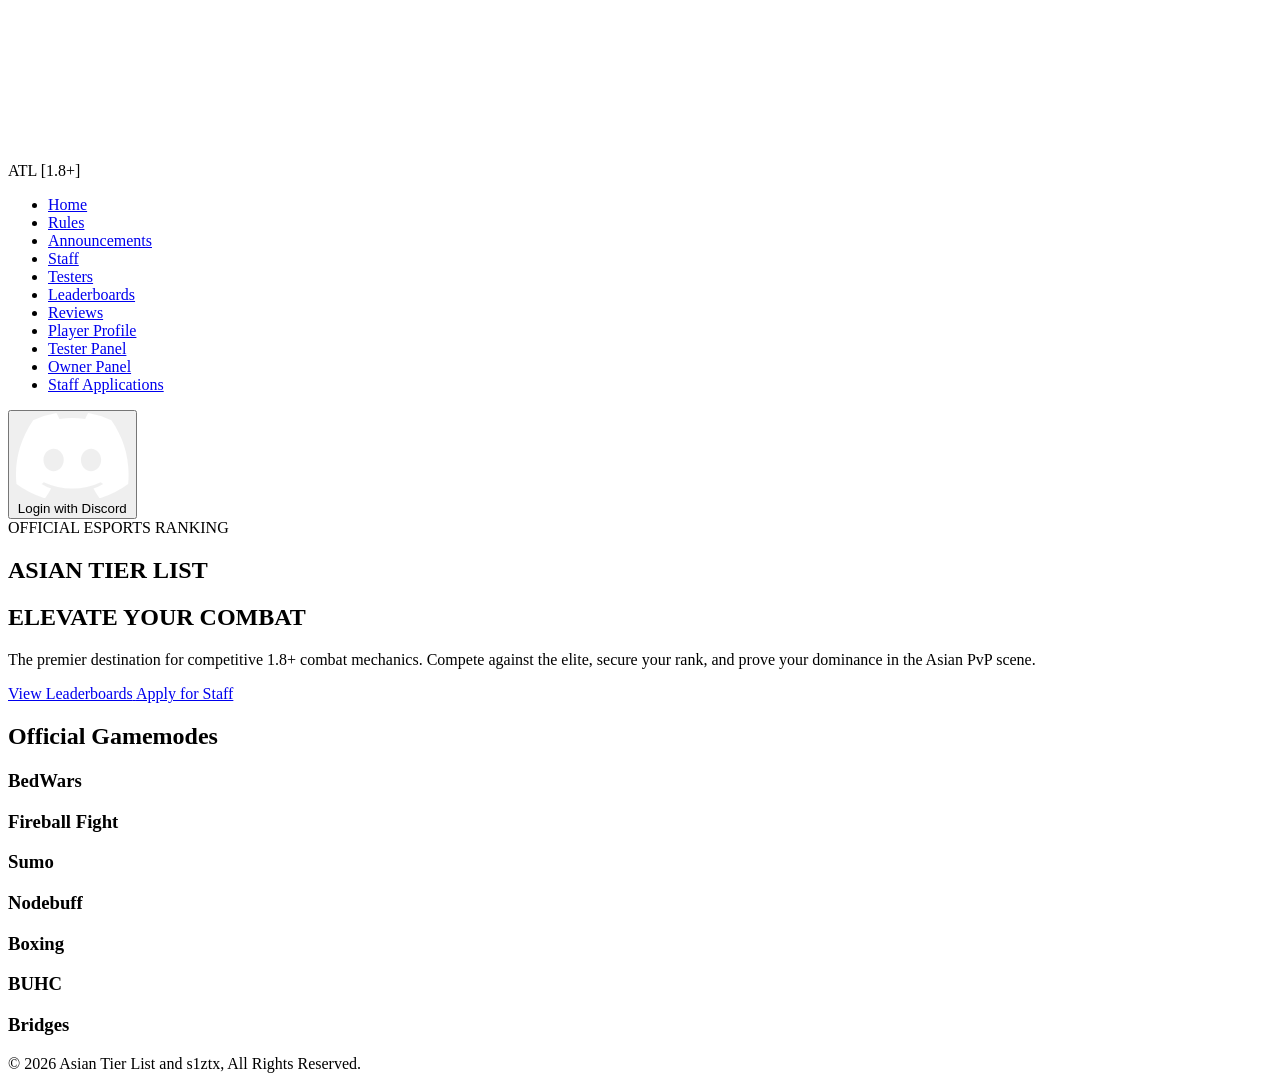
==== index.html @ 5a268a41 "Create index.html" ====
<!DOCTYPE html>
<html lang="en">
<head>
    <meta charset="UTF-8">
    <meta name="viewport" content="width=device-width, initial-scale=1.0">
    <title>Asian Tier List [1.8+] | Competitive Hub</title>
    <link rel="stylesheet" href="css/style.css">
    <link rel="stylesheet" href="css/themes.css">
    <link rel="stylesheet" href="css/animations.css">
</head>
<body class="page-home dark-theme">
    <div id="home-background-wrapper">
        <div class="aurora-effect"></div>
        <div class="moving-light-beams"></div>
        <div class="hexagon-grid-overlay"></div>
        <canvas id="particles-canvas"></canvas>
    </div>

    <nav class="main-navigation glassmorphism">
        <div class="nav-container">
            <div class="brand-logo">
                <span class="brand-title">ATL</span>
                <span class="brand-version">[1.8+]</span>
            </div>
            <div class="mobile-menu-toggle">
                <span></span>
                <span></span>
                <span></span>
            </div>
            <ul class="nav-menu">
                <li class="nav-item"><a href="index.html" class="nav-link active">Home</a></li>
                <li class="nav-item"><a href="rules.html" class="nav-link">Rules</a></li>
                <li class="nav-item"><a href="announcements.html" class="nav-link">Announcements</a></li>
                <li class="nav-item"><a href="staff.html" class="nav-link">Staff</a></li>
                <li class="nav-item"><a href="testers.html" class="nav-link">Testers</a></li>
                <li class="nav-item"><a href="leaderboards.html" class="nav-link">Leaderboards</a></li>
                <li class="nav-item"><a href="reviews.html" class="nav-link">Reviews</a></li>
                <li class="nav-item"><a href="profile.html" class="nav-link">Player Profile</a></li>
                <li class="nav-item"><a href="tester-panel.html" class="nav-link">Tester Panel</a></li>
                <li class="nav-item"><a href="owner.html" class="nav-link">Owner Panel</a></li>
                <li class="nav-item"><a href="staff-application.html" class="nav-link">Staff Applications</a></li>
            </ul>
            <div class="auth-container">
                <button class="discord-login-btn premium-button">
                    <svg class="discord-logo" xmlns="http://www.w3.org/2000/svg" viewBox="0 0 127.14 96.36">
                        <path fill="#ffffff" d="M107.7,8.07A105.15,105.15,0,0,0,81.47,0a72.06,72.06,0,0,0-3.36,6.83A97.68,97.68,0,0,0,49,6.83,72.37,72.37,0,0,0,45.64,0,105.89,105.89,0,0,0,19.39,8.09C2.79,32.65-1.71,56.6.54,80.21h0A105.73,105.73,0,0,0,32.71,96.36,77.7,77.7,0,0,0,39.6,85.25a68.42,68.42,0,0,1-10.85-5.18c.91-.66,1.8-1.34,2.66-2a75.57,75.57,0,0,0,64.32,0c.87.71,1.76,1.39,2.66,2a68.68,68.68,0,0,1-10.87,5.19,77,77,0,0,0,6.89,11.1A105.25,105.25,0,0,0,126.6,80.22h0C129.24,52.84,122.09,29.11,107.7,8.07ZM42.45,65.69C36.18,65.69,31,60,31,53s5-12.74,11.43-12.74S54,46,53.89,53,48.84,65.69,42.45,65.69Zm42.24,0C78.41,65.69,73.31,60,73.31,53s5-12.74,11.43-12.74S96.2,46,96.12,53,91.08,65.69,84.69,65.69Z"/>
                    </svg>
                    <span>Login with Discord</span>
                </button>
            </div>
        </div>
    </nav>

    <main class="main-content">
        <section class="hero-section">
            <div class="hero-glass-container">
                <div class="esports-badge">
                    <span class="live-dot"></span>
                    OFFICIAL ESPORTS RANKING
                </div>
                <h1 class="hero-title">ASIAN TIER LIST</h1>
                <h2 class="hero-subtitle">ELEVATE YOUR <span class="highlight-blue">COMBAT</span></h2>
                <p class="hero-description">
                    The premier destination for competitive 1.8+ combat mechanics. Compete against the elite, secure your rank, and prove your dominance in the Asian PvP scene.
                </p>
                <div class="hero-actions">
                    <a href="leaderboards.html" class="btn-primary animated-glow">
                        <span class="btn-text">View Leaderboards</span>
                        <span class="btn-overlay"></span>
                    </a>
                    <a href="staff-application.html" class="btn-secondary">Apply for Staff</a>
                </div>
            </div>
        </section>

        <section class="gamemodes-section">
            <div class="section-heading">
                <h2 class="section-title">Official Gamemodes</h2>
                <div class="heading-accent"></div>
            </div>
            
            <div class="gamemodes-grid">
                <div class="gamemode-card">
                    <div class="gamemode-card-inner glassmorphism">
                        <div class="gamemode-icon bedwars-icon"></div>
                        <h3 class="gamemode-name">BedWars</h3>
                        <div class="hover-glow-effect"></div>
                    </div>
                </div>
                
                <div class="gamemode-card">
                    <div class="gamemode-card-inner glassmorphism">
                        <div class="gamemode-icon fireball-icon"></div>
                        <h3 class="gamemode-name">Fireball Fight</h3>
                        <div class="hover-glow-effect"></div>
                    </div>
                </div>
                
                <div class="gamemode-card">
                    <div class="gamemode-card-inner glassmorphism">
                        <div class="gamemode-icon sumo-icon"></div>
                        <h3 class="gamemode-name">Sumo</h3>
                        <div class="hover-glow-effect"></div>
                    </div>
                </div>
                
                <div class="gamemode-card">
                    <div class="gamemode-card-inner glassmorphism">
                        <div class="gamemode-icon nodebuff-icon"></div>
                        <h3 class="gamemode-name">Nodebuff</h3>
                        <div class="hover-glow-effect"></div>
                    </div>
                </div>
                
                <div class="gamemode-card">
                    <div class="gamemode-card-inner glassmorphism">
                        <div class="gamemode-icon boxing-icon"></div>
                        <h3 class="gamemode-name">Boxing</h3>
                        <div class="hover-glow-effect"></div>
                    </div>
                </div>
                
                <div class="gamemode-card">
                    <div class="gamemode-card-inner glassmorphism">
                        <div class="gamemode-icon buhc-icon"></div>
                        <h3 class="gamemode-name">BUHC</h3>
                        <div class="hover-glow-effect"></div>
                    </div>
                </div>
                
                <div class="gamemode-card">
                    <div class="gamemode-card-inner glassmorphism">
                        <div class="gamemode-icon bridges-icon"></div>
                        <h3 class="gamemode-name">Bridges</h3>
                        <div class="hover-glow-effect"></div>
                    </div>
                </div>
            </div>
        </section>
    </main>

    <footer class="site-footer">
        <div class="footer-divider"></div>
        <div class="footer-content">
            <p>&copy; 2026 Asian Tier List and s1ztx, All Rights Reserved.</p>
        </div>
    </footer>

    <script src="js/themes.js"></script>
    <script src="js/particles.js"></script>
    <script src="js/navbar.js"></script>
    <script src="js/app.js"></script>
</body>
</html>
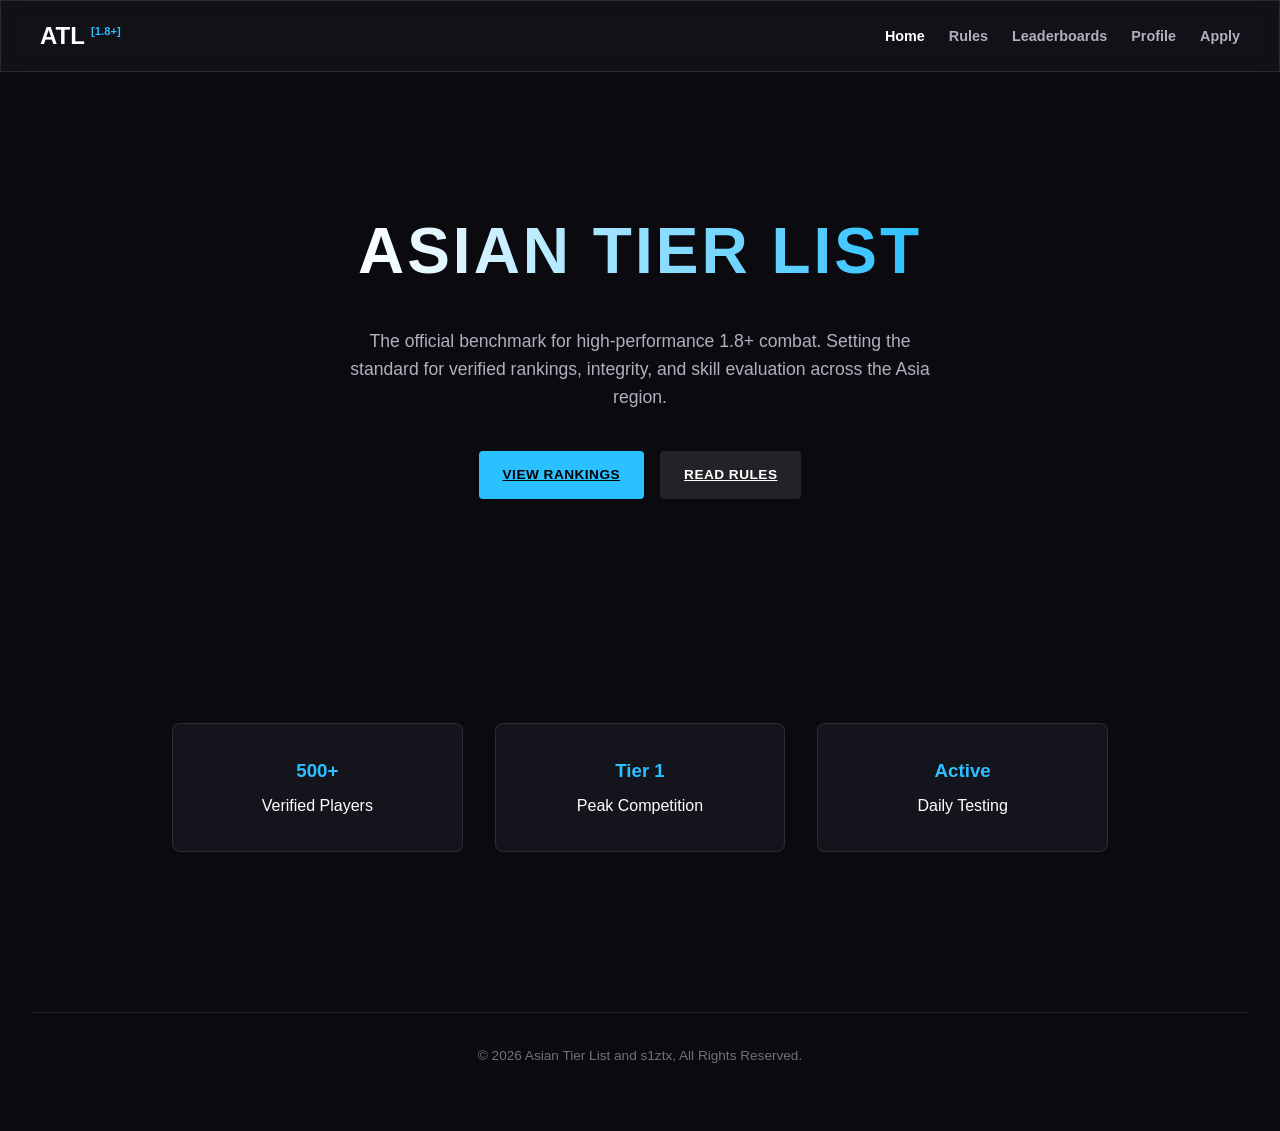
==== commit 4d61ebfe: "Update index.html" ====
--- a/index.html
+++ b/index.html
@@ -1,140 +1,95 @@
+<!-- File: index.html -->
 <!DOCTYPE html>
 <html lang="en">
 <head>
     <meta charset="UTF-8">
     <meta name="viewport" content="width=device-width, initial-scale=1.0">
-    <title>Asian Tier List [1.8+] | Competitive Hub</title>
+    <title>Asian Tier List [1.8+] | Competitive Standards</title>
     <link rel="stylesheet" href="css/style.css">
     <link rel="stylesheet" href="css/themes.css">
     <link rel="stylesheet" href="css/animations.css">
+    <style>
+        .hero-section {
+            padding: 8rem 2rem;
+            text-align: center;
+            display: flex;
+            flex-direction: column;
+            align-items: center;
+            gap: 1.5rem;
+        }
+        .hero-title {
+            font-family: var(--font-heading);
+            font-size: 4rem;
+            font-weight: 800;
+            text-transform: uppercase;
+            letter-spacing: 3px;
+            background: linear-gradient(90deg, #fff, var(--accent-blue-light));
+            -webkit-background-clip: text;
+            -webkit-text-fill-color: transparent;
+        }
+        .hero-desc {
+            max-width: 600px;
+            color: var(--text-secondary);
+            font-size: 1.1rem;
+        }
+        .stats-preview {
+            display: grid;
+            grid-template-columns: repeat(auto-fit, minmax(200px, 1fr));
+            gap: 2rem;
+            max-width: 1000px;
+            margin: 4rem auto;
+            padding: 2rem;
+        }
+        .stat-card {
+            background: var(--bg-panel);
+            padding: 2rem;
+            border-radius: 8px;
+            border: 1px solid var(--glass-border);
+            text-align: center;
+        }
+        .stat-card h3 { color: var(--accent-blue-light); margin-bottom: 0.5rem; }
+    </style>
 </head>
-<body class="page-home dark-theme">
-    <div id="home-background-wrapper">
-        <div class="aurora-effect"></div>
-        <div class="moving-light-beams"></div>
-        <div class="hexagon-grid-overlay"></div>
-        <canvas id="particles-canvas"></canvas>
-    </div>
-
+<body class="dark-theme">
+    
     <nav class="main-navigation glassmorphism">
         <div class="nav-container">
             <div class="brand-logo">
                 <span class="brand-title">ATL</span>
                 <span class="brand-version">[1.8+]</span>
             </div>
-            <div class="mobile-menu-toggle">
-                <span></span>
-                <span></span>
-                <span></span>
-            </div>
             <ul class="nav-menu">
                 <li class="nav-item"><a href="index.html" class="nav-link active">Home</a></li>
                 <li class="nav-item"><a href="rules.html" class="nav-link">Rules</a></li>
-                <li class="nav-item"><a href="announcements.html" class="nav-link">Announcements</a></li>
-                <li class="nav-item"><a href="staff.html" class="nav-link">Staff</a></li>
-                <li class="nav-item"><a href="testers.html" class="nav-link">Testers</a></li>
                 <li class="nav-item"><a href="leaderboards.html" class="nav-link">Leaderboards</a></li>
-                <li class="nav-item"><a href="reviews.html" class="nav-link">Reviews</a></li>
-                <li class="nav-item"><a href="profile.html" class="nav-link">Player Profile</a></li>
-                <li class="nav-item"><a href="tester-panel.html" class="nav-link">Tester Panel</a></li>
-                <li class="nav-item"><a href="owner.html" class="nav-link">Owner Panel</a></li>
-                <li class="nav-item"><a href="staff-application.html" class="nav-link">Staff Applications</a></li>
+                <li class="nav-item"><a href="profile.html" class="nav-link">Profile</a></li>
+                <li class="nav-item"><a href="staff-application.html" class="nav-link">Apply</a></li>
             </ul>
-            <div class="auth-container">
-                <button class="discord-login-btn premium-button">
-                    <svg class="discord-logo" xmlns="http://www.w3.org/2000/svg" viewBox="0 0 127.14 96.36">
-                        <path fill="#ffffff" d="M107.7,8.07A105.15,105.15,0,0,0,81.47,0a72.06,72.06,0,0,0-3.36,6.83A97.68,97.68,0,0,0,49,6.83,72.37,72.37,0,0,0,45.64,0,105.89,105.89,0,0,0,19.39,8.09C2.79,32.65-1.71,56.6.54,80.21h0A105.73,105.73,0,0,0,32.71,96.36,77.7,77.7,0,0,0,39.6,85.25a68.42,68.42,0,0,1-10.85-5.18c.91-.66,1.8-1.34,2.66-2a75.57,75.57,0,0,0,64.32,0c.87.71,1.76,1.39,2.66,2a68.68,68.68,0,0,1-10.87,5.19,77,77,0,0,0,6.89,11.1A105.25,105.25,0,0,0,126.6,80.22h0C129.24,52.84,122.09,29.11,107.7,8.07ZM42.45,65.69C36.18,65.69,31,60,31,53s5-12.74,11.43-12.74S54,46,53.89,53,48.84,65.69,42.45,65.69Zm42.24,0C78.41,65.69,73.31,60,73.31,53s5-12.74,11.43-12.74S96.2,46,96.12,53,91.08,65.69,84.69,65.69Z"/>
-                    </svg>
-                    <span>Login with Discord</span>
-                </button>
-            </div>
         </div>
     </nav>
 
     <main class="main-content">
         <section class="hero-section">
-            <div class="hero-glass-container">
-                <div class="esports-badge">
-                    <span class="live-dot"></span>
-                    OFFICIAL ESPORTS RANKING
-                </div>
-                <h1 class="hero-title">ASIAN TIER LIST</h1>
-                <h2 class="hero-subtitle">ELEVATE YOUR <span class="highlight-blue">COMBAT</span></h2>
-                <p class="hero-description">
-                    The premier destination for competitive 1.8+ combat mechanics. Compete against the elite, secure your rank, and prove your dominance in the Asian PvP scene.
-                </p>
-                <div class="hero-actions">
-                    <a href="leaderboards.html" class="btn-primary animated-glow">
-                        <span class="btn-text">View Leaderboards</span>
-                        <span class="btn-overlay"></span>
-                    </a>
-                    <a href="staff-application.html" class="btn-secondary">Apply for Staff</a>
-                </div>
+            <h1 class="hero-title">Asian Tier List</h1>
+            <p class="hero-desc">The official benchmark for high-performance 1.8+ combat. Setting the standard for verified rankings, integrity, and skill evaluation across the Asia region.</p>
+            <div style="display: flex; gap: 1rem; margin-top: 1rem;">
+                <a href="leaderboards.html" class="premium-button">View Rankings</a>
+                <a href="rules.html" class="premium-button" style="background: rgba(255,255,255,0.1); color: var(--text-primary);">Read Rules</a>
             </div>
         </section>
 
-        <section class="gamemodes-section">
-            <div class="section-heading">
-                <h2 class="section-title">Official Gamemodes</h2>
-                <div class="heading-accent"></div>
+        <section class="stats-preview">
+            <div class="stat-card glassmorphism">
+                <h3>500+</h3>
+                <p>Verified Players</p>
             </div>
-            
-            <div class="gamemodes-grid">
-                <div class="gamemode-card">
-                    <div class="gamemode-card-inner glassmorphism">
-                        <div class="gamemode-icon bedwars-icon"></div>
-                        <h3 class="gamemode-name">BedWars</h3>
-                        <div class="hover-glow-effect"></div>
-                    </div>
-                </div>
-                
-                <div class="gamemode-card">
-                    <div class="gamemode-card-inner glassmorphism">
-                        <div class="gamemode-icon fireball-icon"></div>
-                        <h3 class="gamemode-name">Fireball Fight</h3>
-                        <div class="hover-glow-effect"></div>
-                    </div>
-                </div>
-                
-                <div class="gamemode-card">
-                    <div class="gamemode-card-inner glassmorphism">
-                        <div class="gamemode-icon sumo-icon"></div>
-                        <h3 class="gamemode-name">Sumo</h3>
-                        <div class="hover-glow-effect"></div>
-                    </div>
-                </div>
-                
-                <div class="gamemode-card">
-                    <div class="gamemode-card-inner glassmorphism">
-                        <div class="gamemode-icon nodebuff-icon"></div>
-                        <h3 class="gamemode-name">Nodebuff</h3>
-                        <div class="hover-glow-effect"></div>
-                    </div>
-                </div>
-                
-                <div class="gamemode-card">
-                    <div class="gamemode-card-inner glassmorphism">
-                        <div class="gamemode-icon boxing-icon"></div>
-                        <h3 class="gamemode-name">Boxing</h3>
-                        <div class="hover-glow-effect"></div>
-                    </div>
-                </div>
-                
-                <div class="gamemode-card">
-                    <div class="gamemode-card-inner glassmorphism">
-                        <div class="gamemode-icon buhc-icon"></div>
-                        <h3 class="gamemode-name">BUHC</h3>
-                        <div class="hover-glow-effect"></div>
-                    </div>
-                </div>
-                
-                <div class="gamemode-card">
-                    <div class="gamemode-card-inner glassmorphism">
-                        <div class="gamemode-icon bridges-icon"></div>
-                        <h3 class="gamemode-name">Bridges</h3>
-                        <div class="hover-glow-effect"></div>
-                    </div>
-                </div>
+            <div class="stat-card glassmorphism">
+                <h3>Tier 1</h3>
+                <p>Peak Competition</p>
+            </div>
+            <div class="stat-card glassmorphism">
+                <h3>Active</h3>
+                <p>Daily Testing</p>
             </div>
         </section>
     </main>
@@ -147,7 +102,6 @@
     </footer>
 
     <script src="js/themes.js"></script>
-    <script src="js/particles.js"></script>
     <script src="js/navbar.js"></script>
     <script src="js/app.js"></script>
 </body>
--- a/css/style.css
+++ b/css/style.css
@@ -0,0 +1,137 @@
+/* File: css/style.css */
+:root {
+    --bg-dark: #0a0a0f;
+    --bg-panel: #14141d;
+    --glass-border: rgba(255, 255, 255, 0.1);
+    --text-primary: #ffffff;
+    --text-secondary: #b0b0c0;
+    --text-muted: #707080;
+    --accent-blue-light: #2bc0ff;
+    --accent-red: #ff4655;
+    --font-main: 'Inter', sans-serif;
+    --font-heading: 'Poppins', sans-serif;
+    --transition-fast: 0.2s ease-in-out;
+    --transition-medium: 0.4s ease-in-out;
+}
+
+* {
+    margin: 0;
+    padding: 0;
+    box-sizing: border-box;
+}
+
+body {
+    background-color: var(--bg-dark);
+    color: var(--text-primary);
+    font-family: var(--font-main);
+    line-height: 1.6;
+    overflow-x: hidden;
+}
+
+/* Base Utility Classes */
+.glassmorphism {
+    background: rgba(20, 20, 29, 0.7);
+    backdrop-filter: blur(10px);
+    border: 1px solid var(--glass-border);
+}
+
+.premium-button {
+    background: var(--accent-blue-light);
+    color: #000;
+    border: none;
+    padding: 0.8rem 1.5rem;
+    border-radius: 4px;
+    font-weight: 700;
+    text-transform: uppercase;
+    font-size: 0.85rem;
+    letter-spacing: 0.5px;
+    cursor: pointer;
+    transition: transform var(--transition-fast), background var(--transition-fast);
+}
+
+.premium-button:hover {
+    transform: translateY(-2px);
+    filter: brightness(1.1);
+}
+
+.section-heading {
+    margin-bottom: 2rem;
+}
+
+.section-title {
+    font-family: var(--font-heading);
+    font-size: 2.5rem;
+    text-transform: uppercase;
+    letter-spacing: 2px;
+}
+
+.heading-accent {
+    width: 60px;
+    height: 4px;
+    background: var(--accent-blue-light);
+    margin-top: 0.5rem;
+}
+
+/* Nav Styles */
+.main-navigation {
+    position: sticky;
+    top: 0;
+    z-index: 1000;
+    padding: 1rem 2rem;
+    display: flex;
+    justify-content: space-between;
+    align-items: center;
+}
+
+.nav-container {
+    max-width: 1200px;
+    margin: 0 auto;
+    width: 100%;
+    display: flex;
+    justify-content: space-between;
+    align-items: center;
+}
+
+.nav-menu {
+    display: flex;
+    list-style: none;
+    gap: 1.5rem;
+}
+
+.nav-link {
+    color: var(--text-secondary);
+    text-decoration: none;
+    font-size: 0.9rem;
+    font-weight: 600;
+    transition: color var(--transition-fast);
+}
+
+.nav-link:hover, .nav-link.active {
+    color: var(--text-primary);
+}
+
+.brand-logo {
+    font-family: var(--font-heading);
+    font-weight: 800;
+    font-size: 1.5rem;
+}
+
+.brand-version {
+    font-size: 0.7rem;
+    color: var(--accent-blue-light);
+    vertical-align: super;
+}
+
+/* Footer Styles */
+.site-footer {
+    padding: 4rem 2rem;
+    text-align: center;
+    color: var(--text-muted);
+    font-size: 0.85rem;
+}
+
+.footer-divider {
+    height: 1px;
+    background: var(--glass-border);
+    margin-bottom: 2rem;
+}
--- a/css/themes.css
+++ b/css/themes.css
@@ -0,0 +1,23 @@
+/* File: css/themes.css */
+/* Theme Override Definitions */
+.dark-theme {
+    --bg-panel: #14141d;
+    --text-primary: #ffffff;
+    --text-secondary: #b0b0c0;
+    --glass-border: rgba(255, 255, 255, 0.1);
+}
+
+.light-theme {
+    --bg-panel: #f0f0f5;
+    --text-primary: #1a1a1a;
+    --text-secondary: #4a4a5a;
+    --glass-border: rgba(0, 0, 0, 0.1);
+    background-color: #ffffff;
+}
+
+.neon-premium-theme {
+    --bg-panel: #0a0a0f;
+    --accent-blue-light: #00ff88;
+    --accent-red: #ff0055;
+    background-color: #050508;
+}
--- a/css/animations.css
+++ b/css/animations.css
@@ -0,0 +1,15 @@
+/* File: css/animations.css */
+/* Ambient Glows & Page Transitions */
+@keyframes fadeIn { from { opacity: 0; } to { opacity: 1; } }
+
+.glassmorphism { animation: fadeIn 0.5s ease-out; }
+
+.energy-rings {
+    position: fixed;
+    top: 50%; left: 50%;
+    width: 800px; height: 800px;
+    background: radial-gradient(circle, rgba(43, 192, 255, 0.03) 0%, transparent 70%);
+    pointer-events: none;
+    z-index: -1;
+    transform: translate(-50%, -50%);
+}
